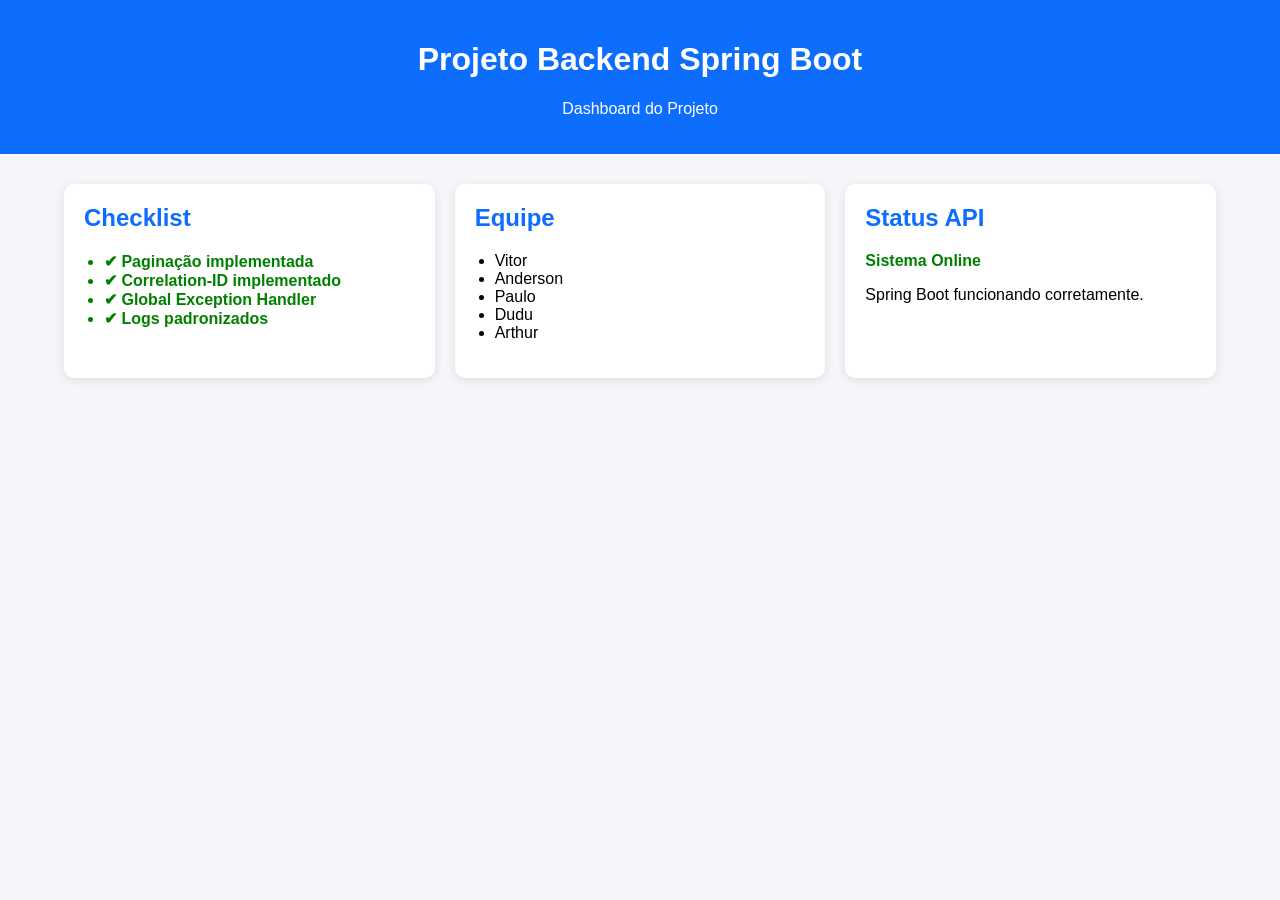
==== src/main/resources/static/index.html @ 5aaa3a1e "Implementacao de paginacao dashboard logs e exception handler" ====
<!DOCTYPE html>
<html lang="pt-BR">

<head>
    <meta charset="UTF-8">
    <meta name="viewport" content="width=device-width, initial-scale=1.0">
    <title>Dashboard Projeto</title>

    <style>
        body {
            margin: 0;
            padding: 0;
            font-family: Arial, Helvetica, sans-serif;
            background: #f4f6f9;
        }

        header {
            background: #0d6efd;
            color: white;
            padding: 20px;
            text-align: center;
        }

        .container {
            width: 90%;
            margin: auto;
            margin-top: 30px;
        }

        .cards {
            display: flex;
            gap: 20px;
            flex-wrap: wrap;
        }

        .card {
            background: white;
            padding: 20px;
            border-radius: 10px;
            box-shadow: 0 2px 10px rgba(0, 0, 0, 0.1);
            flex: 1;
            min-width: 250px;
        }

        .card h2 {
            margin-top: 0;
            color: #0d6efd;
        }

        ul {
            padding-left: 20px;
        }

        .status {
            color: green;
            font-weight: bold;
        }
    </style>

</head>

<body>

    <header>
        <h1>Projeto Backend Spring Boot</h1>
        <p>Dashboard do Projeto</p>
    </header>

    <div class="container">

        <div class="cards">

            <div class="card">
                <h2>Checklist</h2>

                <ul>
                    <li class="status">✔ Paginação implementada</li>
                    <li class="status">✔ Correlation-ID implementado</li>
                    <li class="status">✔ Global Exception Handler</li>
                    <li class="status">✔ Logs padronizados</li>
                </ul>
            </div>

            <div class="card">
                <h2>Equipe</h2>

                <ul>
                    <li>Vitor</li>
                    <li>Anderson</li>
                    <li>Paulo</li>
                    <li>Dudu</li>
                    <li>Arthur</li>
                </ul>
            </div>

            <div class="card">
                <h2>Status API</h2>

                <p class="status">Sistema Online</p>

                <p>Spring Boot funcionando corretamente.</p>

            </div>

        </div>

    </div>

</body>

</html>
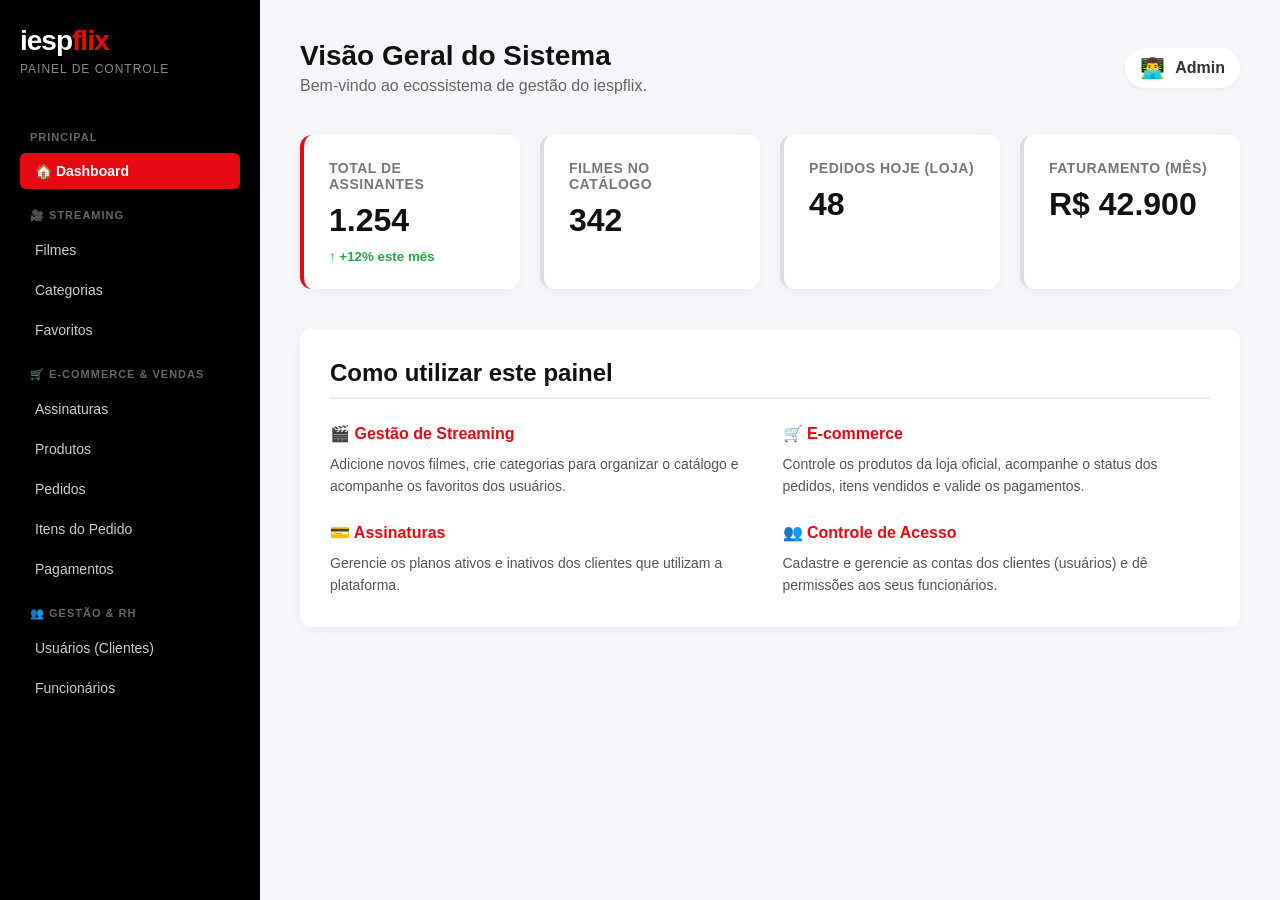
==== commit 9b11c041: "ATT FRONT" ====
--- a/src/main/resources/static/index.html
+++ b/src/main/resources/static/index.html
@@ -1,111 +1,108 @@
 <!DOCTYPE html>
 <html lang="pt-BR">
-
 <head>
     <meta charset="UTF-8">
     <meta name="viewport" content="width=device-width, initial-scale=1.0">
-    <title>Dashboard Projeto</title>
-
-    <style>
-        body {
-            margin: 0;
-            padding: 0;
-            font-family: Arial, Helvetica, sans-serif;
-            background: #f4f6f9;
-        }
-
-        header {
-            background: #0d6efd;
-            color: white;
-            padding: 20px;
-            text-align: center;
-        }
-
-        .container {
-            width: 90%;
-            margin: auto;
-            margin-top: 30px;
-        }
-
-        .cards {
-            display: flex;
-            gap: 20px;
-            flex-wrap: wrap;
-        }
-
-        .card {
-            background: white;
-            padding: 20px;
-            border-radius: 10px;
-            box-shadow: 0 2px 10px rgba(0, 0, 0, 0.1);
-            flex: 1;
-            min-width: 250px;
-        }
-
-        .card h2 {
-            margin-top: 0;
-            color: #0d6efd;
-        }
-
-        ul {
-            padding-left: 20px;
-        }
-
-        .status {
-            color: green;
-            font-weight: bold;
-        }
-    </style>
-
+    <title>Painel Administrativo - iespflix</title>
+    <link rel="stylesheet" href="css/style.css">
 </head>
-
 <body>
 
-    <header>
-        <h1>Projeto Backend Spring Boot</h1>
-        <p>Dashboard do Projeto</p>
-    </header>
+<div class="dashboard-container">
 
-    <div class="container">
-
-        <div class="cards">
-
-            <div class="card">
-                <h2>Checklist</h2>
-
-                <ul>
-                    <li class="status">✔ Paginação implementada</li>
-                    <li class="status">✔ Correlation-ID implementado</li>
-                    <li class="status">✔ Global Exception Handler</li>
-                    <li class="status">✔ Logs padronizados</li>
-                </ul>
-            </div>
-
-            <div class="card">
-                <h2>Equipe</h2>
-
-                <ul>
-                    <li>Vitor</li>
-                    <li>Anderson</li>
-                    <li>Paulo</li>
-                    <li>Dudu</li>
-                    <li>Arthur</li>
-                </ul>
-            </div>
-
-            <div class="card">
-                <h2>Status API</h2>
-
-                <p class="status">Sistema Online</p>
-
-                <p>Spring Boot funcionando corretamente.</p>
-
-            </div>
-
+    <aside class="sidebar">
+        <div class="logo">
+            <h2>iesp<span>flix</span></h2>
+            <small>Painel de Controle</small>
         </div>
 
-    </div>
+        <nav class="menu">
+            <p class="menu-titulo">Principal</p>
+            <ul>
+                <li><a href="index.html" class="active">🏠 Dashboard</a></li>
+            </ul>
+
+            <p class="menu-titulo">🎥 Streaming</p>
+            <ul>
+                <li><a href="filmes.html">Filmes</a></li>
+                <li><a href="categorias.html">Categorias</a></li>
+                <li><a href="favoritos.html">Favoritos</a></li>
+            </ul>
+
+            <p class="menu-titulo">🛒 E-commerce & Vendas</p>
+            <ul>
+                <li><a href="assinaturas.html">Assinaturas</a></li>
+                <li><a href="produtos.html">Produtos</a></li>
+                <li><a href="pedidos.html">Pedidos</a></li>
+                <li><a href="item-pedido.html">Itens do Pedido</a></li>
+                <li><a href="pagamentos.html">Pagamentos</a></li>
+            </ul>
+
+            <p class="menu-titulo">👥 Gestão & RH</p>
+            <ul>
+                <li><a href="usuarios.html">Usuários (Clientes)</a></li>
+                <li><a href="funcionarios.html">Funcionários</a></li>
+            </ul>
+        </nav>
+    </aside>
+
+    <main class="conteudo-principal">
+
+        <header class="topo-painel">
+            <div>
+                <h1>Visão Geral do Sistema</h1>
+                <p class="subtitulo">Bem-vindo ao ecossistema de gestão do iespflix.</p>
+            </div>
+            <div class="perfil-admin">
+                <span class="avatar">👨‍💻</span>
+                <span>Admin</span>
+            </div>
+        </header>
+
+        <section class="cards-resumo">
+            <div class="card destaque">
+                <h3>Total de Assinantes</h3>
+                <p class="numero">1.254</p>
+                <small>↑ +12% este mês</small>
+            </div>
+            <div class="card">
+                <h3>Filmes no Catálogo</h3>
+                <p class="numero">342</p>
+            </div>
+            <div class="card">
+                <h3>Pedidos Hoje (Loja)</h3>
+                <p class="numero">48</p>
+            </div>
+            <div class="card">
+                <h3>Faturamento (Mês)</h3>
+                <p class="numero">R$ 42.900</p>
+            </div>
+        </section>
+
+        <section class="painel-instrucoes">
+            <h2>Como utilizar este painel</h2>
+            <div class="instrucoes-grid">
+                <div class="instrucao-item">
+                    <h4>🎬 Gestão de Streaming</h4>
+                    <p>Adicione novos filmes, crie categorias para organizar o catálogo e acompanhe os favoritos dos usuários.</p>
+                </div>
+                <div class="instrucao-item">
+                    <h4>🛒 E-commerce</h4>
+                    <p>Controle os produtos da loja oficial, acompanhe o status dos pedidos, itens vendidos e valide os pagamentos.</p>
+                </div>
+                <div class="instrucao-item">
+                    <h4>💳 Assinaturas</h4>
+                    <p>Gerencie os planos ativos e inativos dos clientes que utilizam a plataforma.</p>
+                </div>
+                <div class="instrucao-item">
+                    <h4>👥 Controle de Acesso</h4>
+                    <p>Cadastre e gerencie as contas dos clientes (usuários) e dê permissões aos seus funcionários.</p>
+                </div>
+            </div>
+        </section>
+
+    </main>
+</div>
 
 </body>
-
 </html>
--- a/src/main/resources/static/css/style.css
+++ b/src/main/resources/static/css/style.css
@@ -0,0 +1,210 @@
+/* CONFIGURAÇÕES GLOBAIS */
+* {
+    margin: 0;
+    padding: 0;
+    box-sizing: border-box;
+    font-family: 'Inter', 'Segoe UI', Tahoma, Geneva, Verdana, sans-serif;
+}
+
+body {
+    background-color: #f8f9fa;
+    color: #333;
+}
+
+/* LAYOUT PRINCIPAL */
+.dashboard-container {
+    display: flex;
+    min-height: 100vh;
+}
+
+/* BARRA LATERAL (SIDEBAR) */
+.sidebar {
+    width: 260px;
+    background-color: #000000;
+    color: #ffffff;
+    padding: 25px 20px;
+    display: flex;
+    flex-direction: column;
+    box-shadow: 2px 0 10px rgba(0,0,0,0.1);
+}
+
+.logo h2 {
+    font-size: 28px;
+    font-weight: 800;
+    color: #ffffff;
+    letter-spacing: -1px;
+}
+
+.logo h2 span {
+    color: #E50914; /* Vermelho Iespflix / Netflix */
+}
+
+.logo small {
+    color: #888;
+    font-size: 12px;
+    text-transform: uppercase;
+    letter-spacing: 1px;
+    display: block;
+    margin-top: 5px;
+}
+
+/* MENUS DA BARRA LATERAL */
+.menu {
+    margin-top: 35px;
+    flex-grow: 1;
+}
+
+.menu-titulo {
+    font-size: 11px;
+    text-transform: uppercase;
+    color: #666;
+    margin: 20px 0 10px 10px;
+    font-weight: 700;
+    letter-spacing: 1px;
+}
+
+.menu ul {
+    list-style: none;
+}
+
+.menu ul li a {
+    display: block;
+    color: #cccccc;
+    text-decoration: none;
+    padding: 10px 15px;
+    border-radius: 6px;
+    font-size: 14px;
+    transition: all 0.2s ease-in-out;
+    margin-bottom: 4px;
+}
+
+.menu ul li a:hover {
+    background-color: rgba(229, 9, 20, 0.1);
+    color: #E50914;
+    padding-left: 20px; /* Efeito de deslizar ao passar o mouse */
+}
+
+.menu ul li a.active {
+    background-color: #E50914;
+    color: #ffffff;
+    font-weight: bold;
+}
+
+/* ÁREA DE CONTEÚDO PRINCIPAL */
+.conteudo-principal {
+    flex: 1;
+    padding: 40px;
+    background-color: #f4f6f9;
+    overflow-y: auto;
+}
+
+.topo-painel {
+    display: flex;
+    justify-content: space-between;
+    align-items: center;
+    margin-bottom: 40px;
+}
+
+.topo-painel h1 {
+    font-size: 28px;
+    color: #111;
+}
+
+.topo-painel .subtitulo {
+    color: #666;
+    margin-top: 5px;
+}
+
+.perfil-admin {
+    display: flex;
+    align-items: center;
+    gap: 10px;
+    background: #fff;
+    padding: 8px 15px;
+    border-radius: 30px;
+    box-shadow: 0 2px 5px rgba(0,0,0,0.05);
+    font-weight: 600;
+}
+
+.perfil-admin .avatar {
+    font-size: 20px;
+}
+
+/* CARDS DE RESUMO DO DASHBOARD */
+.cards-resumo {
+    display: grid;
+    grid-template-columns: repeat(auto-fit, minmax(220px, 1fr));
+    gap: 20px;
+    margin-bottom: 40px;
+}
+
+.card {
+    background: #ffffff;
+    padding: 25px;
+    border-radius: 12px;
+    box-shadow: 0 4px 15px rgba(0,0,0,0.03);
+    border-left: 4px solid #ddd;
+    transition: transform 0.2s;
+}
+
+.card:hover {
+    transform: translateY(-5px);
+}
+
+.card.destaque {
+    border-left-color: #E50914;
+}
+
+.card h3 {
+    font-size: 14px;
+    color: #777;
+    text-transform: uppercase;
+    letter-spacing: 0.5px;
+}
+
+.card .numero {
+    font-size: 32px;
+    font-weight: 800;
+    color: #111;
+    margin-top: 10px;
+}
+
+.card small {
+    display: block;
+    margin-top: 10px;
+    color: #28a745;
+    font-weight: 600;
+}
+
+/* GRID DE INSTRUÇÕES (TUTORIAL DA TELA INICIAL) */
+.painel-instrucoes {
+    background: #ffffff;
+    padding: 30px;
+    border-radius: 12px;
+    box-shadow: 0 4px 15px rgba(0,0,0,0.03);
+}
+
+.painel-instrucoes h2 {
+    margin-bottom: 25px;
+    color: #111;
+    border-bottom: 2px solid #eee;
+    padding-bottom: 10px;
+}
+
+.instrucoes-grid {
+    display: grid;
+    grid-template-columns: repeat(auto-fit, minmax(300px, 1fr));
+    gap: 25px;
+}
+
+.instrucao-item h4 {
+    color: #E50914;
+    font-size: 16px;
+    margin-bottom: 10px;
+}
+
+.instrucao-item p {
+    color: #555;
+    line-height: 1.6;
+    font-size: 14px;
+}
